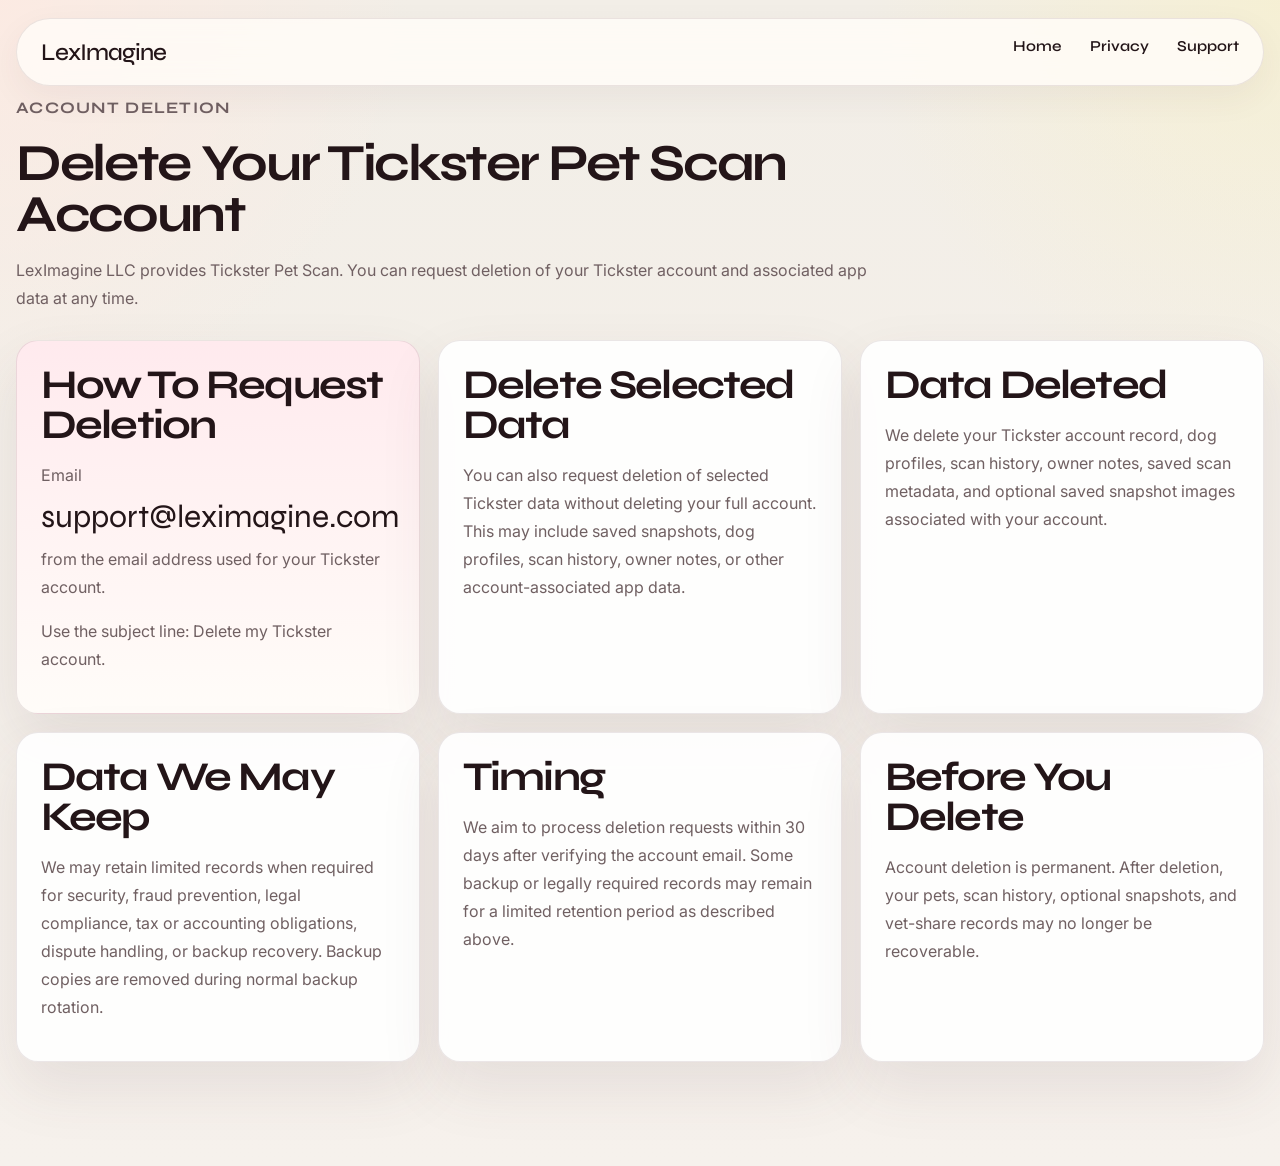
==== delete-account/index.html @ 60c69aef "modified file privacy/index.html, new file delete-account/index.html" ====
<!DOCTYPE html>
<html lang="en">
  <head>
    <meta charset="UTF-8" />
    <meta name="viewport" content="width=device-width, initial-scale=1.0" />
    <title>Delete Account | LexImagine</title>
    <meta
      name="description"
      content="Request deletion of your Tickster Pet Scan account and associated app data."
    />
    <link rel="canonical" href="https://leximagine.com/delete-account" />
    <link rel="icon" type="image/png" href="../i/favicon.png" />
    <link rel="preconnect" href="https://fonts.googleapis.com" />
    <link rel="preconnect" href="https://fonts.gstatic.com" crossorigin />
    <link
      href="https://fonts.googleapis.com/css2?family=Inter:wght@400;500;600;700;800&family=Syne:wght@400;500;600;700;800&display=swap"
      rel="stylesheet"
    />
    <link rel="stylesheet" href="../styles.css" />
  </head>
  <body>
    <div class="page-shell">
      <header class="site-header">
        <a class="brand" href="../" aria-label="LexImagine home">LexImagine</a>
        <nav id="site-nav" class="site-nav" aria-label="Primary navigation">
          <a class="nav-link" href="../">Home</a>
          <a class="nav-link" href="../privacy/">Privacy</a>
          <a class="nav-link" href="../support/">Support</a>
        </nav>
      </header>

      <main>
        <section class="section editorial-section">
          <div class="section-heading">
            <p class="eyebrow">Account Deletion</p>
            <h1>Delete Your Tickster Pet Scan Account</h1>
            <p>
              LexImagine LLC provides Tickster Pet Scan. You can request deletion of your Tickster account and associated
              app data at any time.
            </p>
          </div>

          <div class="content-grid content-grid-three">
            <article class="content-card emphasis-card">
              <h2>How To Request Deletion</h2>
              <p>
                Email <a class="contact-link" href="mailto:support@leximagine.com">support@leximagine.com</a> from the
                email address used for your Tickster account.
              </p>
              <p>
                Use the subject line: Delete my Tickster account.
              </p>
            </article>

            <article class="content-card">
              <h2>Delete Selected Data</h2>
              <p>
                You can also request deletion of selected Tickster data without deleting your full account. This may
                include saved snapshots, dog profiles, scan history, owner notes, or other account-associated app data.
              </p>
            </article>

            <article class="content-card">
              <h2>Data Deleted</h2>
              <p>
                We delete your Tickster account record, dog profiles, scan history, owner notes, saved scan metadata, and
                optional saved snapshot images associated with your account.
              </p>
            </article>

            <article class="content-card">
              <h2>Data We May Keep</h2>
              <p>
                We may retain limited records when required for security, fraud prevention, legal compliance, tax or
                accounting obligations, dispute handling, or backup recovery. Backup copies are removed during normal
                backup rotation.
              </p>
            </article>

            <article class="content-card">
              <h2>Timing</h2>
              <p>
                We aim to process deletion requests within 30 days after verifying the account email. Some backup or
                legally required records may remain for a limited retention period as described above.
              </p>
            </article>

            <article class="content-card">
              <h2>Before You Delete</h2>
              <p>
                Account deletion is permanent. After deletion, your pets, scan history, optional snapshots, and vet-share
                records may no longer be recoverable.
              </p>
            </article>
          </div>
        </section>
      </main>
    </div>
  </body>
</html>
---- styles.css ----
:root {
  --bg: #f4efe8;
  --surface: rgba(255, 255, 255, 0.9);
  --surface-strong: #fffdf9;
  --ink: #231518;
  --muted: #706062;
  --line: rgba(88, 59, 67, 0.12);
  --accent: #dc7a9c;
  --accent-strong: #c94e7e;
  --shadow: 0 26px 60px rgba(88, 59, 67, 0.1);
  --radius-xl: 28px;
  --radius-lg: 22px;
  --radius-md: 16px;
  --content-width: 1280px;
  --header-gap: 8px;
  --scroll-offset-mobile: 76px;
  --scroll-offset-desktop: 96px;
}

* {
  box-sizing: border-box;
}

html {
  scroll-behavior: smooth;
}

body {
  margin: 0;
  color: var(--ink);
  font-family: 'Inter', sans-serif;
  background:
    radial-gradient(circle at top left, rgba(255, 233, 225, 0.75), transparent 24%),
    radial-gradient(circle at right top, rgba(247, 240, 203, 0.68), transparent 24%),
    linear-gradient(180deg, #f2eee7 0%, #f6f1ec 100%);
}

img {
  display: block;
  max-width: 100%;
}

.page-shell {
  width: min(calc(100% - 20px), var(--content-width));
  margin: 14px auto 40px;
}

.site-header {
  position: sticky;
  top: 10px;
  z-index: 20;
  display: flex;
  align-items: center;
  justify-content: space-between;
  gap: 14px;
  padding: 14px 18px;
  border: 1px solid var(--line);
  border-radius: 28px;
  background: rgba(255, 252, 247, 0.85);
  backdrop-filter: blur(14px);
  box-shadow: 0 12px 34px rgba(88, 59, 67, 0.06);
}

.brand,
.nav-link,
.eyebrow,
.step-label,
.store-overline {
  font-family: 'Syne', sans-serif;
}

.brand {
  color: var(--ink);
  text-decoration: none;
  font-size: 1.5rem;
  font-weight: 500;
  letter-spacing: -0.04em;
}

.site-nav {
  position: absolute;
  left: 0;
  right: 0;
  top: calc(100% + 10px);
  display: none;
  flex-direction: column;
  align-items: flex-start;
  gap: 18px;
  padding: 20px;
  border: 1px solid var(--line);
  border-radius: 24px;
  background: rgba(255, 252, 247, 0.96);
  box-shadow: 0 18px 40px rgba(88, 59, 67, 0.1);
}

.site-nav.open {
  display: flex;
}

.nav-link {
  position: relative;
  color: var(--ink);
  text-decoration: none;
  font-size: 0.95rem;
  font-weight: 600;
  padding-bottom: 14px;
}

.nav-link.active::after {
  content: '';
  position: absolute;
  left: 50%;
  bottom: -6px;
  transform: translateX(-50%);
  width: 36px;
  height: 12px;
  background-repeat: no-repeat;
  background-position: center;
  background-size: contain;
  background-image: url("data:image/svg+xml,%3Csvg xmlns='http://www.w3.org/2000/svg' width='72' height='24' viewBox='0 0 72 24'%3E%3Cg fill='%23dc7a9c'%3E%3Cg transform='translate(6 2)'%3E%3Cellipse cx='10' cy='14' rx='5.2' ry='4.4'/%3E%3Ccircle cx='4' cy='8' r='2.3'/%3E%3Ccircle cx='8.5' cy='4.5' r='2.3'/%3E%3Ccircle cx='14' cy='4.5' r='2.3'/%3E%3Ccircle cx='18.5' cy='8' r='2.3'/%3E%3C/g%3E%3Cg transform='translate(38 2)'%3E%3Cellipse cx='10' cy='14' rx='5.2' ry='4.4'/%3E%3Ccircle cx='4' cy='8' r='2.3'/%3E%3Ccircle cx='8.5' cy='4.5' r='2.3'/%3E%3Ccircle cx='14' cy='4.5' r='2.3'/%3E%3Ccircle cx='18.5' cy='8' r='2.3'/%3E%3C/g%3E%3C/g%3E%3C/svg%3E");
}

.nav-toggle {
  display: inline-block;
  width: 46px;
  height: 46px;
  border: 1px solid var(--line);
  border-radius: 999px;
  background: var(--surface-strong);
}

.nav-toggle span {
  display: block;
  width: 18px;
  height: 2px;
  margin: 5px auto;
  background: var(--ink);
}

.section {
  padding: var(--header-gap) 0 52px;
  scroll-margin-top: calc(var(--scroll-offset-mobile) + var(--header-gap));
}

.hero {
  display: grid;
  grid-template-columns: 1fr;
  gap: 18px;
  align-items: stretch;
  min-height: auto;
  padding-top: 0;
}

.hero.section {
  padding-top: var(--header-gap);
}

.hero-intro,
.hero-panel,
.content-card,
.process-card,
.cta-section,
.contact-card {
  border: 1px solid var(--line);
  background: var(--surface);
  box-shadow: var(--shadow);
}

.hero-intro {
  padding: 22px;
  border-radius: var(--radius-xl);
  display: flex;
  flex-direction: column;
  justify-content: flex-start;
}

.hero-intro h1 {
  font-size: 2rem;
  line-height: 1;
}

.eyebrow {
  margin: 0 0 16px;
  color: var(--accent-strong);
  font-size: 0.92rem;
  font-weight: 700;
  text-transform: uppercase;
  letter-spacing: 0.08em;
}

h1,
h2,
h3 {
  margin: 0;
  font-family: 'Syne', sans-serif;
  letter-spacing: -0.045em;
}

h1 {
  font-size: clamp(2.2rem, 10vw, 3.25rem);
  line-height: 0.98;
}

h2 {
  font-size: clamp(1.75rem, 8vw, 2.55rem);
  line-height: 0.98;
}

h3 {
  font-size: 1.22rem;
}

.hero-copy,
.panel-text,
.section-heading p,
.content-card p,
.process-card p,
.cta-copy p,
.contact-note {
  color: var(--muted);
  line-height: 1.75;
  font-size: 1rem;
}

.hero-actions,
.store-actions {
  display: flex;
  flex-wrap: wrap;
  gap: 14px;
  margin-top: 26px;
}

.hero-actions {
  display: grid;
  width: 100%;
  align-self: stretch;
  justify-items: stretch;
}

.hero-intro .hero-actions .button,
.hero-intro .hero-store-links .mini-store-link {
  width: 100%;
  display: flex;
}

.button {
  display: inline-flex;
  align-items: center;
  justify-content: center;
  min-height: 56px;
  padding: 0 22px;
  border-radius: 18px;
  text-decoration: none;
  transition: transform 180ms ease, box-shadow 180ms ease;
}

.button:hover,
.store-card:hover {
  transform: translateY(-2px);
}

.button-primary {
  background: linear-gradient(135deg, #cb537f, #e28a66);
  color: #fff;
  box-shadow: 0 20px 38px rgba(201, 78, 126, 0.22);
}

.button-secondary {
  border: 1px solid rgba(201, 78, 126, 0.88);
  background: linear-gradient(135deg, #cb537f, #e28a66);
  color: #fff;
  box-shadow: 0 16px 30px rgba(201, 78, 126, 0.16);
}

.hero-stage {
  display: grid;
  grid-template-columns: 1fr;
  gap: 0;
  min-height: auto;
}

.hero-panel {
  padding: 22px;
}

.hero-panel-copy {
  border-radius: var(--radius-xl);
  border-right: 1px solid var(--line);
}

.hero-panel-stat {
  border-radius: var(--radius-xl);
  border-left: 1px solid var(--line);
  display: flex;
  flex-direction: column;
  justify-content: flex-start;
}

.hero-panel-stat-copy {
  display: flex;
  flex-direction: column;
  gap: 8px;
}

.hero-panel-stat .panel-overline {
  margin: 0;
}

.hero-panel-stat .panel-title {
  margin: 0;
}

.hero-panel-stat .panel-text {
  margin: 0;
}

.brand-mark {
  width: 78px;
  height: 78px;
  border-radius: 22px;
  margin-bottom: 28px;
}

.panel-overline {
  margin: 0 0 14px;
  color: var(--muted);
  font-size: 0.8rem;
  font-weight: 700;
  letter-spacing: 0.08em;
  text-transform: uppercase;
}

.panel-title {
  font-size: 2rem;
  margin-bottom: 16px;
}

.dog-watch-stack {
  display: flex;
  flex-direction: row;
  flex-wrap: wrap;
  justify-content: center;
  align-items: flex-end;
  gap: 8px;
  min-height: 0;
  margin-bottom: 18px;
  overflow: visible;
}

.watch-dog {
  display: block;
  width: 48px;
  max-width: 100%;
  height: auto;
  object-fit: contain;
  transform-origin: center center;
  filter: drop-shadow(0 10px 18px rgba(88, 59, 67, 0.08));
}

.watch-dog-1 {
  width: 46px;
  margin-right: 0;
  transform: none;
}

.watch-dog-2 {
  width: 58px;
  margin-right: 0;
  transform: none;
}

.watch-dog-3 {
  width: 50px;
  margin-right: 0;
  transform: none;
}

.watch-dog-4 {
  width: 44px;
  margin-right: 0;
  transform: none;
}

.panel-store-links {
  display: grid;
  gap: 12px;
  margin-top: 22px;
}

.hero-store-links {
  display: grid;
  width: 100%;
  align-self: stretch;
}

.hero-intro .hero-actions,
.hero-intro .hero-store-links {
  width: min(100%, 304px);
}

.panel-store-links-secondary {
  display: grid;
}

.mini-store-link {
  display: flex;
  align-items: center;
  gap: 12px;
  padding: 12px 14px;
  border: 1px solid rgba(220, 122, 156, 0.72);
  border-radius: 18px;
  background: rgba(255, 255, 255, 0.78);
  color: var(--ink);
  text-decoration: none;
  box-shadow: 0 10px 24px rgba(88, 59, 67, 0.06);
  transition: transform 180ms ease, box-shadow 180ms ease;
}

.mini-store-link:hover {
  transform: translateY(-2px);
  box-shadow: 0 16px 28px rgba(88, 59, 67, 0.1);
}

.mini-store-link small,
.mini-store-link strong {
  display: block;
}

.mini-store-link small {
  color: var(--muted);
  font-size: 0.72rem;
  letter-spacing: 0.06em;
  text-transform: uppercase;
}

.mini-store-link strong {
  margin-top: 2px;
  font-family: 'Syne', sans-serif;
  font-size: 1rem;
}

.mini-store-icon {
  display: inline-flex;
  align-items: center;
  justify-content: center;
  width: 42px;
  height: 42px;
  border-radius: 14px;
  background: linear-gradient(135deg, rgba(220, 122, 156, 0.16), rgba(201, 78, 126, 0.08));
  flex: 0 0 auto;
}

.mini-store-icon svg {
  width: 22px;
  height: 22px;
  fill: var(--accent-strong);
}

.hero-image-wrap {
  position: relative;
  min-height: 380px;
  overflow: hidden;
  border-radius: var(--radius-xl);
  box-shadow: var(--shadow);
}

.hero-image {
  width: 100%;
  height: 100%;
  object-fit: cover;
}

.hero-image-dog {
  object-position: center top;
  object-fit: contain;
  background: #f7f2eb;
}

.hero-bubble {
  position: absolute;
  left: 14px;
  right: 14px;
  bottom: 16px;
  width: auto;
  max-width: none;
  padding: 12px 13px 11px;
  border: 1.5px solid rgba(220, 122, 156, 0.55);
  border-radius: 22px 22px 22px 14px;
  background: linear-gradient(180deg, rgba(255, 251, 247, 0.98), rgba(255, 241, 245, 0.96));
  backdrop-filter: blur(10px);
  box-shadow: 0 12px 26px rgba(86, 56, 64, 0.1);
}

.hero-bubble::before {
  content: '';
  position: absolute;
  left: 18px;
  bottom: -8px;
  width: 14px;
  height: 14px;
  background: linear-gradient(180deg, rgba(255, 251, 247, 0.98), rgba(255, 241, 245, 0.96));
  border-left: 1.5px solid rgba(220, 122, 156, 0.55);
  border-bottom: 1.5px solid rgba(220, 122, 156, 0.55);
  border-bottom-left-radius: 6px;
  transform: rotate(-20deg);
}

.hero-bubble::after {
  content: '';
  position: absolute;
  inset: 7px;
  border-radius: 16px 16px 16px 10px;
  border: 1px dashed rgba(220, 122, 156, 0.14);
  pointer-events: none;
}

.hero-bubble p,
.hero-bubble strong {
  margin: 0;
}

.hero-bubble-paw {
  display: inline-flex;
  width: 11px;
  height: 11px;
  margin-bottom: 5px;
  color: rgba(218, 122, 156, 0.72);
}

.hero-bubble-paw svg {
  width: 100%;
  height: 100%;
  fill: currentColor;
}

.hero-bubble-kicker {
  color: #be5e82;
  font-family: 'Syne', sans-serif;
  font-size: 0.82rem;
  font-weight: 700;
  letter-spacing: -0.03em;
}

.hero-bubble-copy {
  margin-top: 4px !important;
  color: var(--muted);
  line-height: 1.35;
  font-size: 0.78rem;
}

.hero-bubble strong {
  display: block;
  margin-top: 5px;
  font-family: 'Syne', sans-serif;
  font-size: 0.9rem;
  letter-spacing: -0.03em;
  color: #7b2d4a;
  max-width: 100%;
  overflow-wrap: break-word;
}

.editorial-section {
  padding-top: var(--header-gap);
}

.section-heading {
  max-width: 860px;
  margin-bottom: 28px;
}

.compact-heading {
  max-width: 740px;
}

.content-grid {
  display: grid;
  gap: 18px;
}

.content-grid-three {
  grid-template-columns: 1fr;
}

.content-card,
.process-card {
  padding: 24px;
  border-radius: var(--radius-lg);
}

.emphasis-card {
  background: linear-gradient(180deg, rgba(255, 233, 238, 0.95), rgba(255, 252, 249, 0.95));
}

.step-label {
  display: inline-block;
  margin-bottom: 14px;
  color: var(--accent-strong);
  font-size: 0.9rem;
  font-weight: 800;
}

.cta-section {
  display: grid;
  grid-template-columns: 1fr;
  gap: 24px;
  align-items: center;
  padding: 22px;
  border-radius: var(--radius-xl);
  background: linear-gradient(135deg, rgba(255, 232, 236, 0.92), rgba(255, 250, 245, 0.95));
}

.store-card {
  display: inline-flex;
  flex-direction: column;
  align-items: flex-start;
  justify-content: center;
  min-width: 220px;
  min-height: 110px;
  padding: 20px 22px;
  border-radius: 24px;
  border: 1px solid var(--line);
  background: rgba(255, 255, 255, 0.88);
  color: var(--ink);
  text-decoration: none;
  box-shadow: 0 18px 40px rgba(88, 59, 67, 0.08);
  transition: transform 180ms ease;
}

.store-overline {
  display: block;
  margin-bottom: 8px;
  color: var(--muted);
  font-size: 0.78rem;
  text-transform: uppercase;
  letter-spacing: 0.08em;
}

.store-card strong {
  font-family: 'Syne', sans-serif;
  font-size: 1.2rem;
}

.contact-card {
  display: flex;
  flex-direction: column;
  align-items: flex-start;
  justify-content: space-between;
  gap: 18px;
  padding: 22px;
  border-radius: var(--radius-xl);
}

.contact-link {
  color: var(--ink);
  font-family: 'Syne', sans-serif;
  font-size: clamp(1.4rem, 2.8vw, 2rem);
  text-decoration: none;
}

@media (min-width: 761px) {
  .page-shell {
    width: min(calc(100% - 32px), var(--content-width));
    margin: 18px auto 48px;
  }

  .site-header {
    top: 14px;
    gap: 20px;
    padding: 18px 24px;
    border-radius: 999px;
  }

  .nav-toggle {
    display: none;
  }

  .site-nav {
    position: static;
    display: flex;
    flex-direction: row;
    align-items: center;
    gap: 28px;
    padding: 0;
    border: 0;
    border-radius: 0;
    background: transparent;
    box-shadow: none;
  }

  .nav-link {
    padding-bottom: 12px;
  }

  .section {
    padding: var(--header-gap) 0 56px;
    scroll-margin-top: calc(var(--scroll-offset-desktop) + var(--header-gap));
  }

  .hero-image-wrap {
    min-height: 460px;
  }

  .content-grid-three {
    grid-template-columns: repeat(2, minmax(0, 1fr));
  }

  .cta-section {
    padding: 30px;
  }
}

@media (min-width: 761px) and (max-width: 1180px) {
  .hero {
    grid-template-columns: 1fr;
    gap: 22px;
  }

  .hero-stage {
    grid-template-columns: 1fr;
  }

  .hero-panel-copy,
  .hero-panel-stat {
    border-radius: var(--radius-xl);
    border: 1px solid var(--line);
  }

  .panel-store-links-secondary {
    display: none;
  }
}

@media (min-width: 1181px) {
  .hero {
    grid-template-columns: 360px minmax(0, 1fr);
    gap: 26px;
    min-height: calc(100vh - 148px);
  }

  .hero-stage {
    grid-template-columns: 280px minmax(0, 1fr) 280px;
    min-height: 780px;
  }

  .hero-image-wrap {
    min-height: 780px;
  }

  .hero-intro {
    padding: 34px 28px;
  }

  .hero-panel {
    padding: 28px 26px;
  }

  .hero-panel-copy {
    border-radius: var(--radius-xl) 0 0 var(--radius-xl);
    border-right: none;
  }

  .hero-panel-stat {
    border-radius: 0 var(--radius-xl) var(--radius-xl) 0;
    border-left: none;
  }

  .panel-store-links-secondary {
    display: none;
  }

  .hero-bubble {
    left: auto;
    right: 32px;
    bottom: 10px;
    width: min(calc(100% - 48px), 264px);
    max-width: none;
  }

  .dog-watch-stack {
    flex-direction: column;
    align-items: flex-end;
    justify-content: flex-start;
    min-height: 190px;
  }

  .watch-dog {
    width: 62px;
  }

  .watch-dog-1 {
    width: 46px;
    margin-right: 42px;
    transform: rotate(-5deg);
  }

  .watch-dog-2 {
    width: 58px;
    margin-right: 8px;
    transform: rotate(2deg);
  }

  .watch-dog-3 {
    width: 50px;
    margin-right: 44px;
    transform: rotate(-4deg);
  }

  .watch-dog-4 {
    width: 44px;
    margin-right: 0;
    transform: rotate(3deg);
  }

  .content-grid-three {
    grid-template-columns: repeat(3, minmax(0, 1fr));
  }

  .cta-section {
    grid-template-columns: minmax(0, 1fr) auto;
    padding: 34px;
  }

  .contact-card {
    flex-direction: row;
    align-items: center;
    padding: 24px 28px;
  }
}
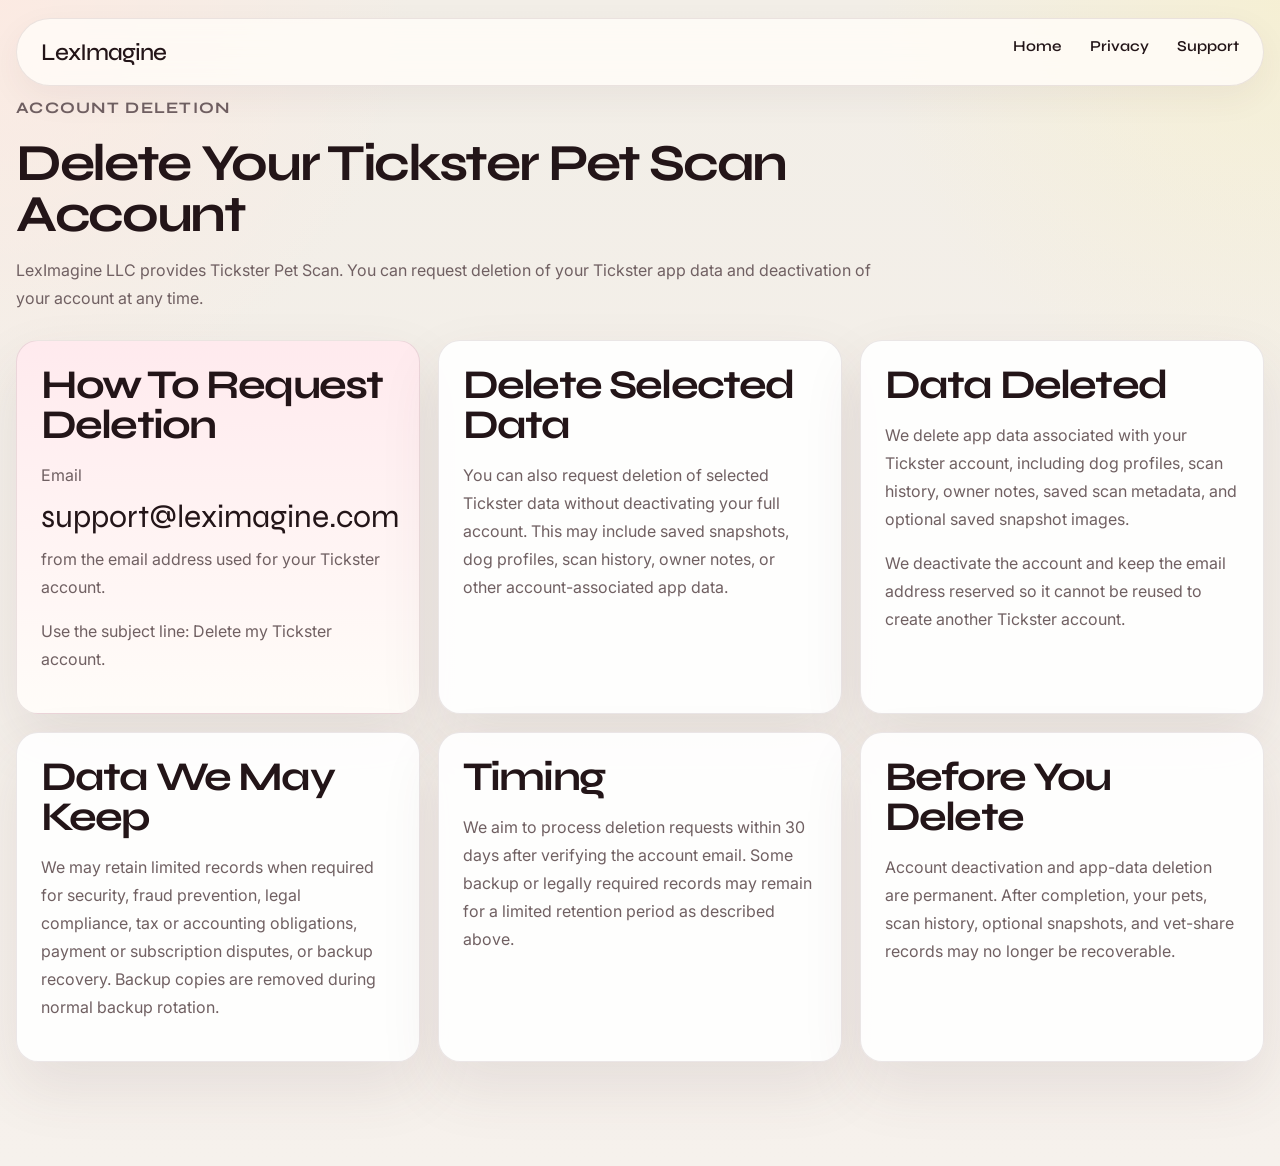
==== commit 472c83a9: "modified file delete-account/index.html" ====
--- a/delete-account/index.html
+++ b/delete-account/index.html
@@ -6,7 +6,7 @@
     <title>Delete Account | LexImagine</title>
     <meta
       name="description"
-      content="Request deletion of your Tickster Pet Scan account and associated app data."
+      content="Request deletion of Tickster Pet Scan app data and account deactivation."
     />
     <link rel="canonical" href="https://leximagine.com/delete-account" />
     <link rel="icon" type="image/png" href="../i/favicon.png" />
@@ -35,8 +35,8 @@
             <p class="eyebrow">Account Deletion</p>
             <h1>Delete Your Tickster Pet Scan Account</h1>
             <p>
-              LexImagine LLC provides Tickster Pet Scan. You can request deletion of your Tickster account and associated
-              app data at any time.
+              LexImagine LLC provides Tickster Pet Scan. You can request deletion of your Tickster app data and
+              deactivation of your account at any time.
             </p>
           </div>
 
@@ -55,7 +55,7 @@
             <article class="content-card">
               <h2>Delete Selected Data</h2>
               <p>
-                You can also request deletion of selected Tickster data without deleting your full account. This may
+                You can also request deletion of selected Tickster data without deactivating your full account. This may
                 include saved snapshots, dog profiles, scan history, owner notes, or other account-associated app data.
               </p>
             </article>
@@ -63,8 +63,12 @@
             <article class="content-card">
               <h2>Data Deleted</h2>
               <p>
-                We delete your Tickster account record, dog profiles, scan history, owner notes, saved scan metadata, and
-                optional saved snapshot images associated with your account.
+                We delete app data associated with your Tickster account, including dog profiles, scan history, owner
+                notes, saved scan metadata, and optional saved snapshot images.
+              </p>
+              <p>
+                We deactivate the account and keep the email address reserved so it cannot be reused to create another
+                Tickster account.
               </p>
             </article>
 
@@ -72,8 +76,8 @@
               <h2>Data We May Keep</h2>
               <p>
                 We may retain limited records when required for security, fraud prevention, legal compliance, tax or
-                accounting obligations, dispute handling, or backup recovery. Backup copies are removed during normal
-                backup rotation.
+                accounting obligations, payment or subscription disputes, or backup recovery. Backup copies are removed
+                during normal backup rotation.
               </p>
             </article>
 
@@ -88,8 +92,8 @@
             <article class="content-card">
               <h2>Before You Delete</h2>
               <p>
-                Account deletion is permanent. After deletion, your pets, scan history, optional snapshots, and vet-share
-                records may no longer be recoverable.
+                Account deactivation and app-data deletion are permanent. After completion, your pets, scan history,
+                optional snapshots, and vet-share records may no longer be recoverable.
               </p>
             </article>
           </div>
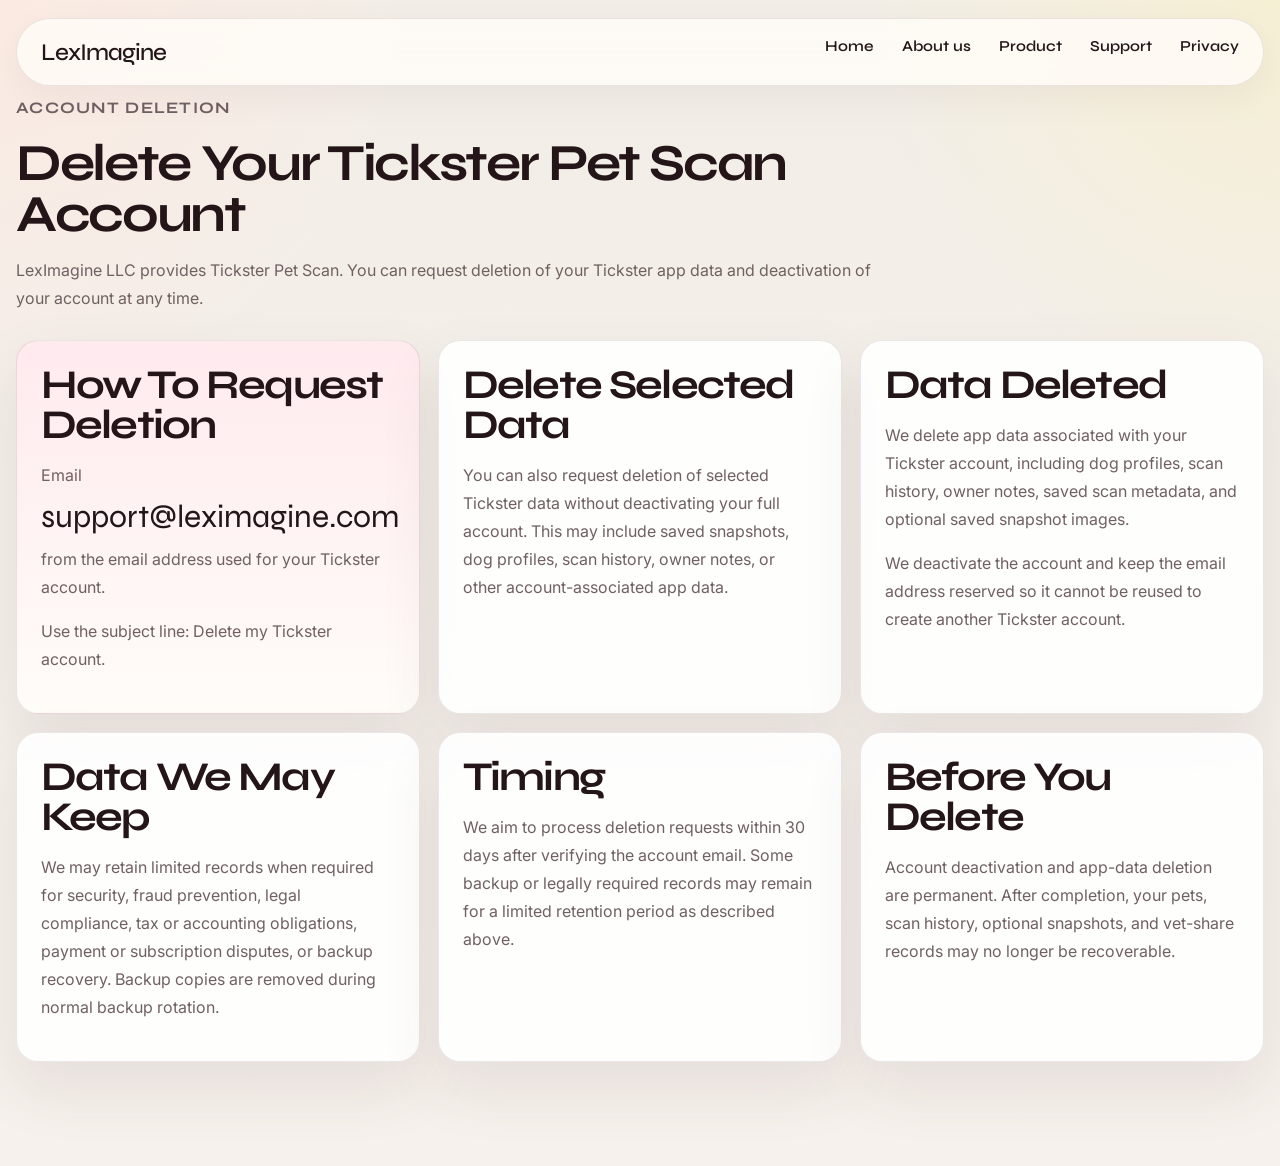
==== commit e3149401: "modified file delete-account/index.html,privacy/index.html,support/index.html" ====
--- a/delete-account/index.html
+++ b/delete-account/index.html
@@ -22,10 +22,16 @@
     <div class="page-shell">
       <header class="site-header">
         <a class="brand" href="../" aria-label="LexImagine home">LexImagine</a>
+        <button class="nav-toggle" type="button" aria-expanded="false" aria-controls="site-nav" aria-label="Toggle navigation">
+          <span></span>
+          <span></span>
+        </button>
         <nav id="site-nav" class="site-nav" aria-label="Primary navigation">
           <a class="nav-link" href="../">Home</a>
+          <a class="nav-link" href="../#about">About us</a>
+          <a class="nav-link" href="../#product">Product</a>
+          <a class="nav-link" href="../support/">Support</a>
           <a class="nav-link" href="../privacy/">Privacy</a>
-          <a class="nav-link" href="../support/">Support</a>
         </nav>
       </header>
 
@@ -100,5 +106,7 @@
         </section>
       </main>
     </div>
+
+    <script src="../script.js"></script>
   </body>
 </html>
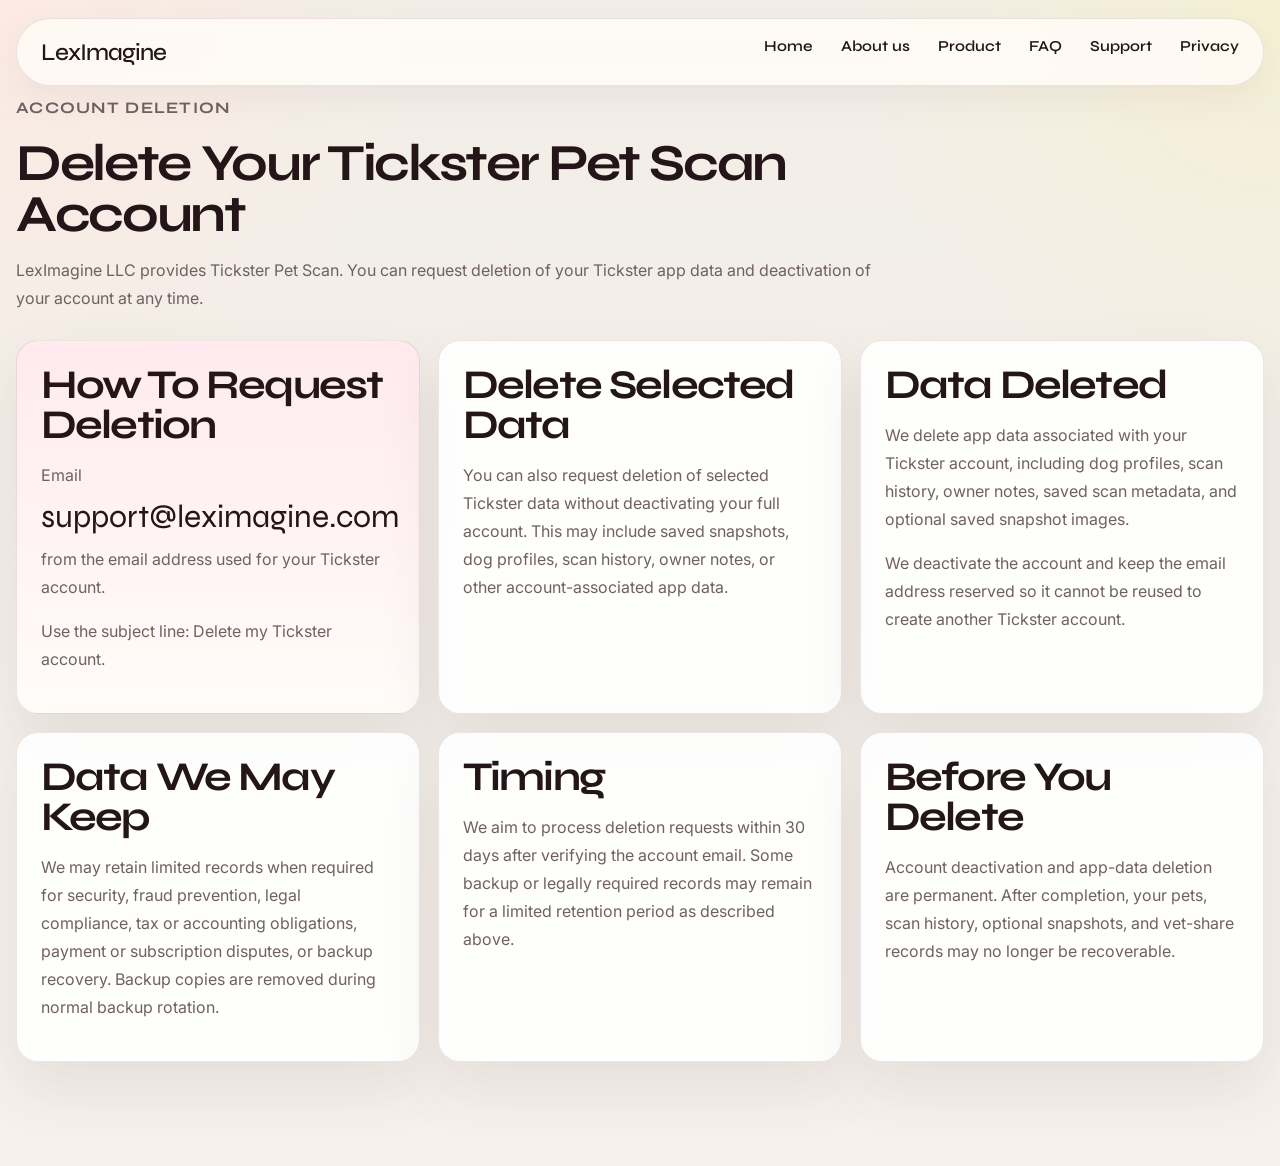
==== commit 95245a06: "modified file delete-account/index.html,index.html,llms.txt,privacy/index.html,support/index.html" ====
--- a/delete-account/index.html
+++ b/delete-account/index.html
@@ -8,7 +8,29 @@
       name="description"
       content="Request deletion of Tickster Pet Scan app data and account deactivation."
     />
-    <link rel="canonical" href="https://leximagine.com/delete-account" />
+    <link rel="canonical" href="https://leximagine.com/delete-account/" />
+    <meta name="robots" content="index,follow,max-image-preview:large" />
+    <meta name="theme-color" content="#f4efe8" />
+
+    <!-- Open Graph -->
+    <meta property="og:type" content="website" />
+    <meta property="og:site_name" content="LexImagine" />
+    <meta property="og:title" content="Delete Your Tickster Pet Scan Account" />
+    <meta
+      property="og:description"
+      content="How to request deletion of your Tickster Pet Scan account or selected app data, what gets deleted, and how long it takes."
+    />
+    <meta property="og:url" content="https://leximagine.com/delete-account/" />
+    <meta property="og:image" content="https://leximagine.com/i/og-tickster.png" />
+    <meta property="og:image:width" content="1200" />
+    <meta property="og:image:height" content="630" />
+    <meta property="og:locale" content="en_US" />
+
+    <!-- Twitter / X -->
+    <meta name="twitter:card" content="summary_large_image" />
+    <meta name="twitter:title" content="Delete Your Tickster Pet Scan Account" />
+    <meta name="twitter:image" content="https://leximagine.com/i/og-tickster.png" />
+
     <link rel="icon" type="image/png" href="../i/favicon.png" />
     <link rel="preconnect" href="https://fonts.googleapis.com" />
     <link rel="preconnect" href="https://fonts.gstatic.com" crossorigin />
@@ -16,7 +38,18 @@
       href="https://fonts.googleapis.com/css2?family=Inter:wght@400;500;600;700;800&family=Syne:wght@400;500;600;700;800&display=swap"
       rel="stylesheet"
     />
-    <link rel="stylesheet" href="../styles.css" />
+    <link rel="stylesheet" href="../styles.css?v=20260727-faq" />
+
+    <script type="application/ld+json">
+      {
+        "@context": "https://schema.org",
+        "@type": "BreadcrumbList",
+        "itemListElement": [
+          { "@type": "ListItem", "position": 1, "name": "Home", "item": "https://leximagine.com/" },
+          { "@type": "ListItem", "position": 2, "name": "Delete Account", "item": "https://leximagine.com/delete-account/" }
+        ]
+      }
+    </script>
   </head>
   <body>
     <div class="page-shell">
@@ -30,6 +63,7 @@
           <a class="nav-link" href="../">Home</a>
           <a class="nav-link" href="../#about">About us</a>
           <a class="nav-link" href="../#product">Product</a>
+          <a class="nav-link" href="../#faq">FAQ</a>
           <a class="nav-link" href="../support/">Support</a>
           <a class="nav-link" href="../privacy/">Privacy</a>
         </nav>
--- a/styles.css
+++ b/styles.css
@@ -826,3 +826,147 @@
     padding: 24px 28px;
   }
 }
+
+/* FAQ accordion */
+.faq-list {
+  display: grid;
+  gap: 12px;
+  max-width: 900px;
+}
+
+.faq-item {
+  border: 1px solid var(--line);
+  border-radius: var(--radius-lg);
+  background: var(--surface-strong);
+  transition: border-color 0.22s ease, box-shadow 0.22s ease, transform 0.22s ease;
+}
+
+.faq-item:hover {
+  border-color: rgba(201, 78, 126, 0.32);
+}
+
+.faq-item[open] {
+  border-color: rgba(201, 78, 126, 0.4);
+  box-shadow: var(--shadow);
+}
+
+.faq-item summary {
+  display: flex;
+  align-items: flex-start;
+  justify-content: space-between;
+  gap: 18px;
+  padding: 20px 22px;
+  cursor: pointer;
+  list-style: none;
+  font-family: 'Syne', sans-serif;
+  font-weight: 700;
+  font-size: 1.02rem;
+  line-height: 1.35;
+  letter-spacing: -0.03em;
+  color: var(--ink);
+  transition: color 0.2s ease;
+}
+
+.faq-item summary::-webkit-details-marker {
+  display: none;
+}
+
+.faq-item summary:hover {
+  color: var(--accent-strong);
+}
+
+.faq-item summary:focus-visible {
+  outline: 2px solid var(--accent-strong);
+  outline-offset: -3px;
+  border-radius: var(--radius-lg);
+}
+
+.faq-toggle {
+  position: relative;
+  flex: 0 0 auto;
+  width: 24px;
+  height: 24px;
+  margin-top: 1px;
+  border-radius: 999px;
+  background: rgba(220, 122, 156, 0.14);
+  transition: background 0.22s ease, transform 0.28s cubic-bezier(0.4, 0, 0.2, 1);
+}
+
+.faq-item[open] .faq-toggle {
+  background: rgba(220, 122, 156, 0.24);
+  transform: rotate(180deg);
+}
+
+.faq-toggle::before,
+.faq-toggle::after {
+  content: '';
+  position: absolute;
+  left: 50%;
+  top: 50%;
+  border-radius: 2px;
+  background: var(--accent-strong);
+  transform: translate(-50%, -50%);
+  transition: opacity 0.24s ease, transform 0.28s cubic-bezier(0.4, 0, 0.2, 1);
+}
+
+.faq-toggle::before {
+  width: 11px;
+  height: 2px;
+}
+
+.faq-toggle::after {
+  width: 2px;
+  height: 11px;
+}
+
+.faq-item[open] .faq-toggle::after {
+  opacity: 0;
+  transform: translate(-50%, -50%) rotate(90deg);
+}
+
+.faq-answer {
+  padding: 0 22px 20px;
+  animation: faqReveal 0.3s cubic-bezier(0.4, 0, 0.2, 1) both;
+}
+
+.faq-answer p {
+  margin: 0;
+  color: var(--muted);
+  line-height: 1.65;
+}
+
+@keyframes faqReveal {
+  from {
+    opacity: 0;
+    transform: translateY(-6px);
+  }
+  to {
+    opacity: 1;
+    transform: none;
+  }
+}
+
+@media (min-width: 761px) {
+  .faq-item summary {
+    padding: 22px 26px;
+    font-size: 1.08rem;
+  }
+
+  .faq-answer {
+    padding: 0 26px 22px;
+  }
+}
+
+@media (prefers-reduced-motion: reduce) {
+  .faq-item,
+  .faq-item summary,
+  .faq-toggle,
+  .faq-toggle::before,
+  .faq-toggle::after {
+    transition: none;
+  }
+
+  .faq-answer {
+    animation: none;
+  }
+}
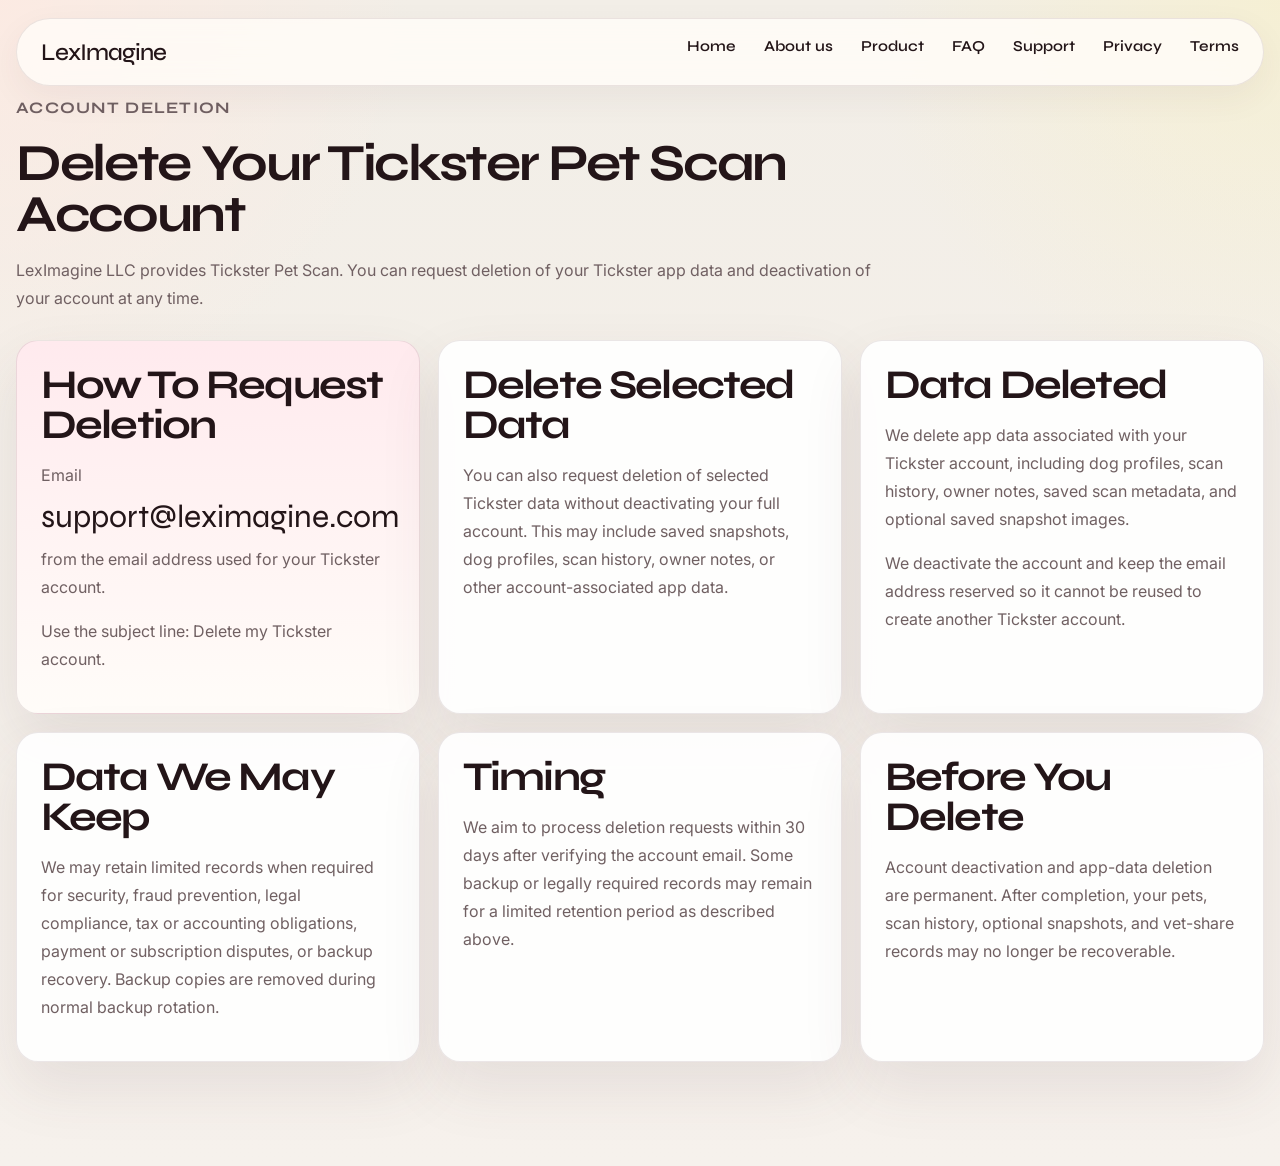
==== commit 7e92e517: "modified file delete-account/index.html,index.html,llms.txt,privacy/index.html,sitemap.xml,styles.cs" ====
--- a/delete-account/index.html
+++ b/delete-account/index.html
@@ -66,6 +66,7 @@
           <a class="nav-link" href="../#faq">FAQ</a>
           <a class="nav-link" href="../support/">Support</a>
           <a class="nav-link" href="../privacy/">Privacy</a>
+          <a class="nav-link" href="../terms/">Terms</a>
         </nav>
       </header>
 
@@ -141,6 +142,6 @@
       </main>
     </div>
 
-    <script src="../script.js"></script>
+    <script src="../script.js?v=20260727-navspy"></script>
   </body>
 </html>
--- a/styles.css
+++ b/styles.css
@@ -214,12 +214,26 @@
 .panel-text,
 .section-heading p,
 .content-card p,
+.content-card li,
 .process-card p,
 .cta-copy p,
 .contact-note {
   color: var(--muted);
   line-height: 1.75;
   font-size: 1rem;
+}
+
+.content-card ul {
+  margin: 0 0 14px;
+  padding-left: 22px;
+}
+
+.content-card li {
+  margin-bottom: 8px;
+}
+
+.content-card li::marker {
+  color: var(--accent-strong);
 }
 
 .hero-actions,
@@ -970,3 +984,25 @@
     animation: none;
   }
 }
+
+/* Seven nav tabs need to stay on one line on narrower desktops. */
+@media (min-width: 761px) {
+  .nav-link {
+    white-space: nowrap;
+  }
+}
+
+@media (min-width: 761px) and (max-width: 1024px) {
+  .site-header {
+    gap: 12px;
+    padding: 18px 20px;
+  }
+
+  .site-nav {
+    gap: 15px;
+  }
+
+  .nav-link {
+    font-size: 0.86rem;
+  }
+}
